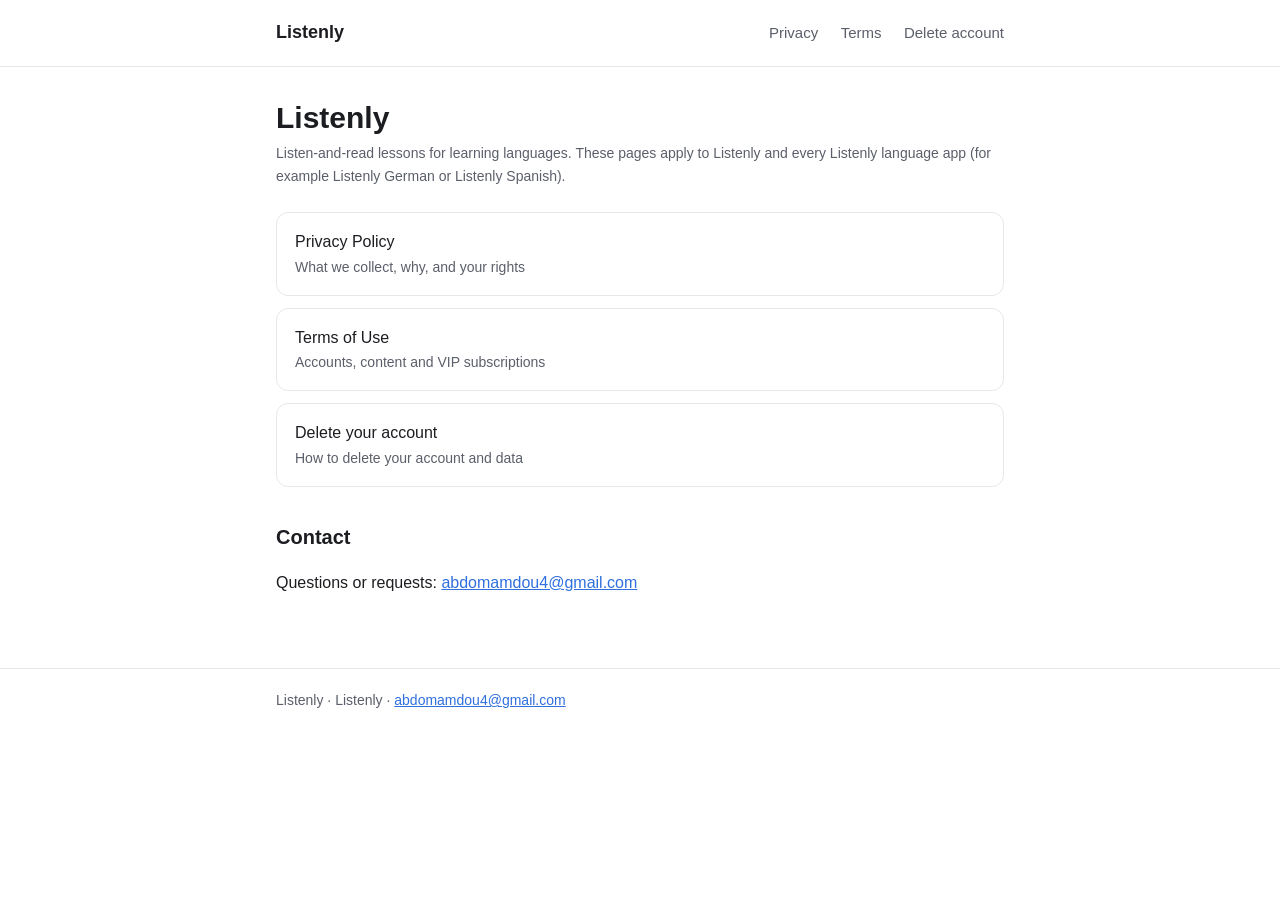
==== index.html @ 884d15a9 "Add Listenly legal pages: privacy policy, terms of use, account deletion Co-Authored-By: Claude Opus" ====
<!doctype html>
<html lang="en">
<head>
<meta charset="utf-8">
<meta name="viewport" content="width=device-width, initial-scale=1">
<title>Listenly — Legal</title>
<meta name="description" content="Listenly — Legal for Listenly and every Listenly language app.">
<link rel="stylesheet" href="style.css">
</head>
<body>
<header class="site"><div class="wrap">
<a class="brand" href="./">Listenly</a>
<nav>
<a href="privacy.html">Privacy</a>
<a href="terms.html">Terms</a>
<a href="delete-account.html">Delete account</a>
</nav>
</div></header>
<main class="wrap">
<h1>Listenly</h1>
<p class="meta">Listen-and-read lessons for learning languages. These pages apply to Listenly and every Listenly language app (for example Listenly German or Listenly Spanish).</p>
<div class="links">
<a href="privacy.html">Privacy Policy<span>What we collect, why, and your rights</span></a>
<a href="terms.html">Terms of Use<span>Accounts, content and VIP subscriptions</span></a>
<a href="delete-account.html">Delete your account<span>How to delete your account and data</span></a>
</div>
<h2>Contact</h2>
<p>Questions or requests: <a href="mailto:abdomamdou4@gmail.com">abdomamdou4@gmail.com</a></p>
</main>
<footer><div class="wrap">Listenly · Listenly · <a href="mailto:abdomamdou4@gmail.com">abdomamdou4@gmail.com</a></div></footer>
</body>
</html>
---- style.css ----
:root {
  --bg: #ffffff;
  --text: #1c1d21;
  --muted: #5b5f6a;
  --line: #e6e7eb;
  --soft: #f5f6f8;
  --accent: #2f6fde;
  --warn-bg: #fff6e5;
  --warn-line: #f2d49b;
}
@media (prefers-color-scheme: dark) {
  :root {
    --bg: #111214;
    --text: #ececef;
    --muted: #a3a6ae;
    --line: #2a2c31;
    --soft: #1a1b1f;
    --accent: #7aa7ff;
    --warn-bg: #2a2213;
    --warn-line: #5a4720;
  }
}
* { box-sizing: border-box; }
html { -webkit-text-size-adjust: 100%; }
body {
  margin: 0;
  background: var(--bg);
  color: var(--text);
  font: 16px/1.65 -apple-system, BlinkMacSystemFont, "Segoe UI", Roboto, "Helvetica Neue", Arial, sans-serif;
}
header.site {
  border-bottom: 1px solid var(--line);
}
header.site .wrap {
  display: flex;
  align-items: center;
  justify-content: space-between;
  gap: 16px;
  flex-wrap: wrap;
  padding-top: 18px;
  padding-bottom: 18px;
}
.brand { font-weight: 700; font-size: 18px; color: var(--text); text-decoration: none; }
nav a { color: var(--muted); text-decoration: none; margin-left: 18px; font-size: 15px; }
nav a:first-child { margin-left: 0; }
nav a[aria-current="page"], nav a:hover { color: var(--accent); }
.wrap { max-width: 760px; margin: 0 auto; padding-left: 16px; padding-right: 16px; }
main { padding-top: 32px; padding-bottom: 56px; }
h1 { font-size: 30px; line-height: 1.25; margin: 0 0 6px; }
h2 { font-size: 20px; margin: 34px 0 10px; }
.meta { color: var(--muted); font-size: 14px; margin: 0 0 24px; }
a { color: var(--accent); }
ul, ol { padding-left: 22px; }
li { margin: 4px 0; }
.table-scroll { overflow-x: auto; margin: 12px 0; }
table { border-collapse: collapse; width: 100%; font-size: 15px; }
th, td { text-align: left; vertical-align: top; padding: 10px 12px; border-bottom: 1px solid var(--line); }
th { background: var(--soft); font-weight: 600; }
.card {
  background: var(--soft);
  border: 1px solid var(--line);
  border-radius: 12px;
  padding: 18px 20px;
  margin: 16px 0;
}
.note {
  background: var(--warn-bg);
  border: 1px solid var(--warn-line);
  border-radius: 12px;
  padding: 14px 18px;
  margin: 16px 0;
}
.links { display: grid; gap: 12px; margin-top: 24px; }
.links a {
  display: block;
  padding: 16px 18px;
  border: 1px solid var(--line);
  border-radius: 12px;
  text-decoration: none;
  color: var(--text);
}
.links a:hover { border-color: var(--accent); }
.links span { display: block; color: var(--muted); font-size: 14px; }
footer { border-top: 1px solid var(--line); color: var(--muted); font-size: 14px; }
footer .wrap { padding-top: 20px; padding-bottom: 28px; }
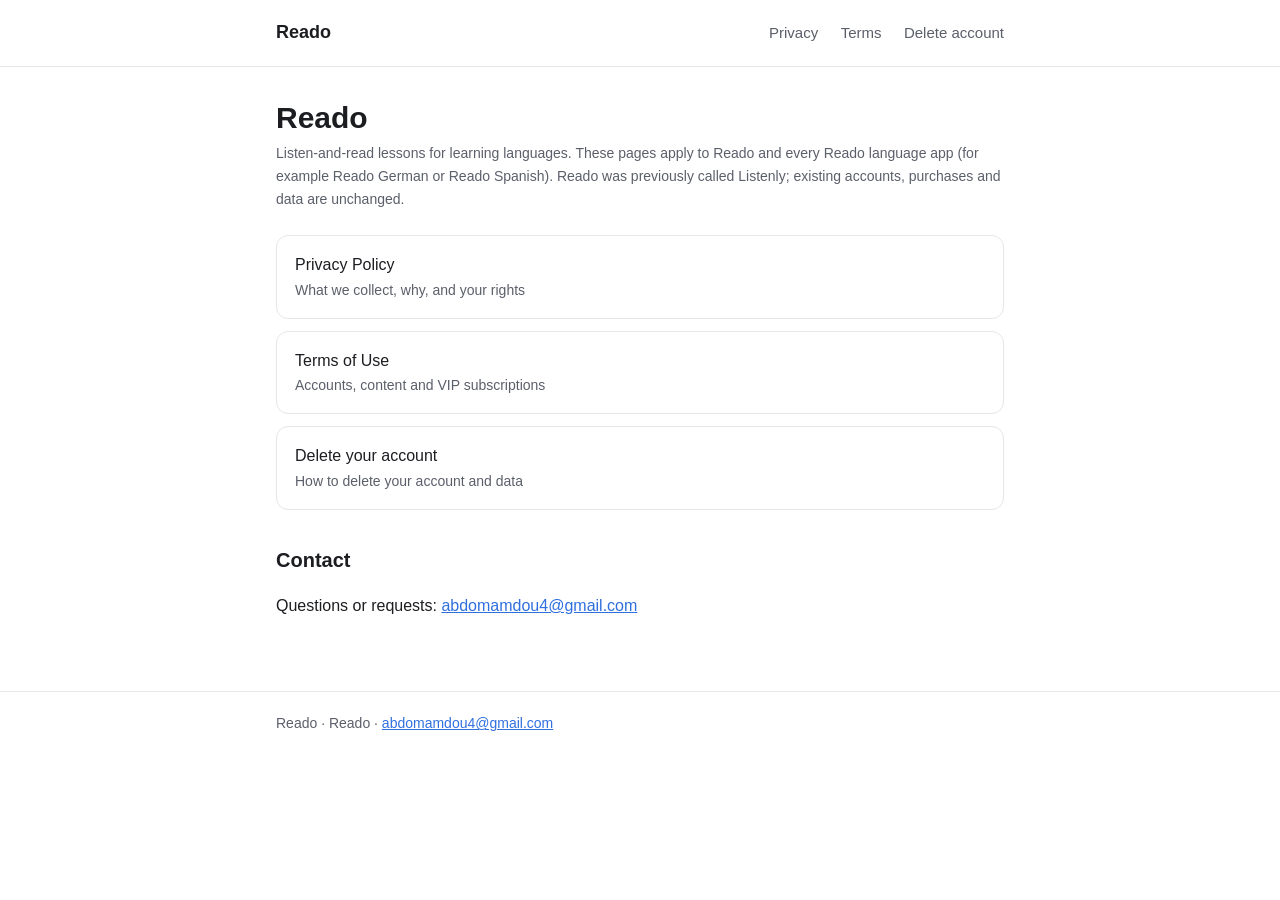
==== commit 5ad319c5: "Rebrand legal pages: Listenly → Reado (formerly Listenly note) Co-Authored-By: Claude Opus 5.5 <nore" ====
--- a/index.html
+++ b/index.html
@@ -3,13 +3,13 @@
 <head>
 <meta charset="utf-8">
 <meta name="viewport" content="width=device-width, initial-scale=1">
-<title>Listenly — Legal</title>
-<meta name="description" content="Listenly — Legal for Listenly and every Listenly language app.">
+<title>Reado — Legal</title>
+<meta name="description" content="Reado — Legal for Reado and every Reado language app.">
 <link rel="stylesheet" href="style.css">
 </head>
 <body>
 <header class="site"><div class="wrap">
-<a class="brand" href="./">Listenly</a>
+<a class="brand" href="./">Reado</a>
 <nav>
 <a href="privacy.html">Privacy</a>
 <a href="terms.html">Terms</a>
@@ -17,8 +17,8 @@
 </nav>
 </div></header>
 <main class="wrap">
-<h1>Listenly</h1>
-<p class="meta">Listen-and-read lessons for learning languages. These pages apply to Listenly and every Listenly language app (for example Listenly German or Listenly Spanish).</p>
+<h1>Reado</h1>
+<p class="meta">Listen-and-read lessons for learning languages. These pages apply to Reado and every Reado language app (for example Reado German or Reado Spanish). Reado was previously called Listenly; existing accounts, purchases and data are unchanged.</p>
 <div class="links">
 <a href="privacy.html">Privacy Policy<span>What we collect, why, and your rights</span></a>
 <a href="terms.html">Terms of Use<span>Accounts, content and VIP subscriptions</span></a>
@@ -27,6 +27,6 @@
 <h2>Contact</h2>
 <p>Questions or requests: <a href="mailto:abdomamdou4@gmail.com">abdomamdou4@gmail.com</a></p>
 </main>
-<footer><div class="wrap">Listenly · Listenly · <a href="mailto:abdomamdou4@gmail.com">abdomamdou4@gmail.com</a></div></footer>
+<footer><div class="wrap">Reado · Reado · <a href="mailto:abdomamdou4@gmail.com">abdomamdou4@gmail.com</a></div></footer>
 </body>
 </html>
